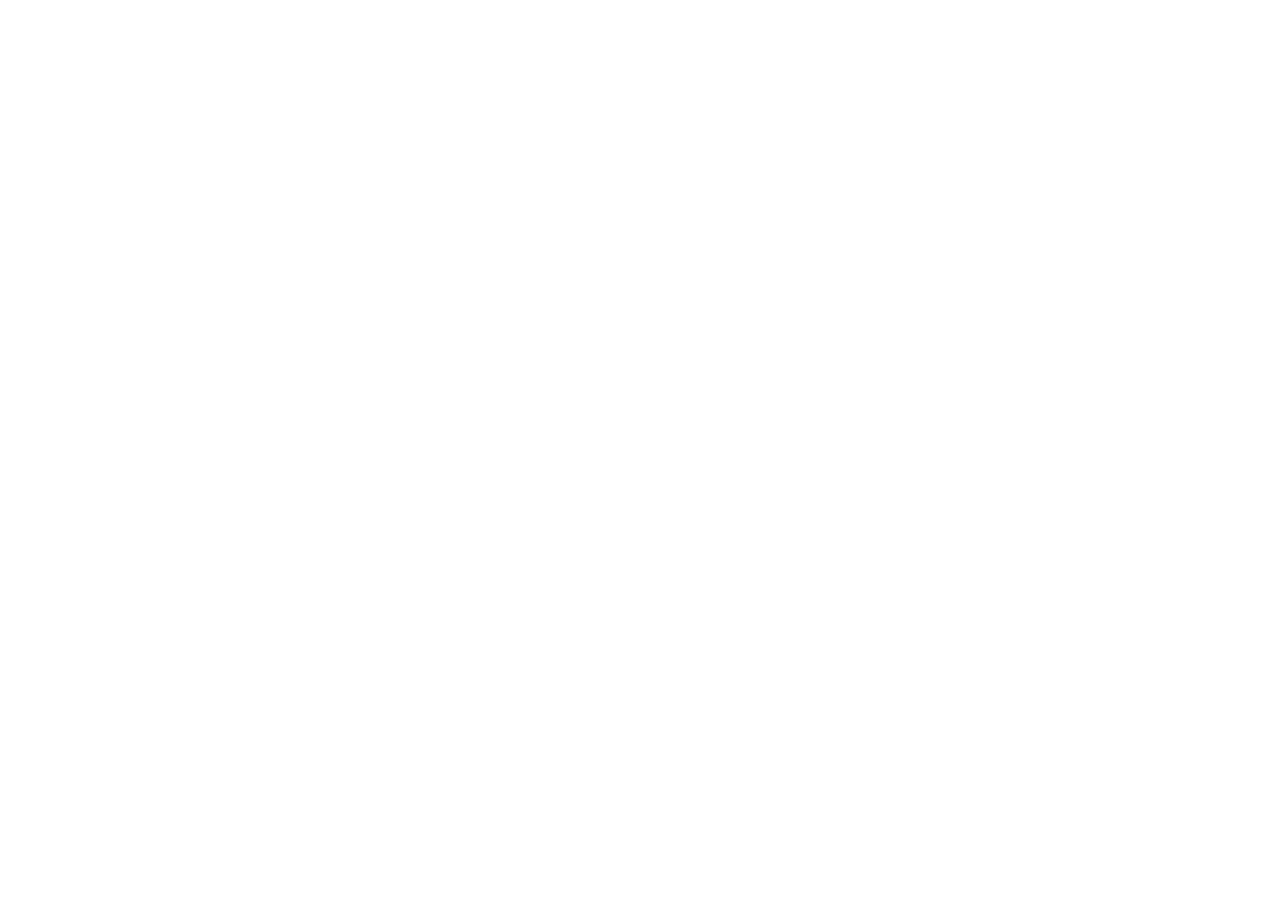
==== index.html @ 741c57bb "Home screen" ====
<!DOCTYPE html>
<html lang="en">

<head>
  <meta charset="UTF-8">
  <meta http-equiv="X-UA-Compatible" content="IE=edge">
  <meta name="viewport" content="width=device-width, initial-scale=1.0">
  <title>PIXI Playground</title>
</head>

<body>
  <script src="pixi.min.js"></script>
  <script>
    let app;
    function initApp() {
      //Create PIXI application and add to body
      app = new PIXI.Application({
        width: window.innerWidth,
        height: window.innerHeight,
        backgroundColor: "#000"
      });

      document.body.appendChild(app.view); //view refers to canvas el
    };

    window.onload = initApp();


    //Load spritesheet frames
    const spriteSheet = new PIXI.BaseTexture.from("./Jellyfish Sprite Sheet.png");
    let upDownSeq = []; let floatSeq = []; let squiqqlySeq = []; let popSeq = [];
    let allSeq = [upDownSeq, floatSeq, squiqqlySeq, popSeq];
    const w = 32; const h = 32;

    for (let i = 0; i < 4; i++) {
      for (let j = 0; j < 4; j++) {
        const frame = new PIXI.Texture(spriteSheet, new PIXI.Rectangle(j * w, i * h, w, h));
        allSeq[i].push(frame);
      }
      //Last animation has more frames
      if (i === 3) popSeq.push(new PIXI.Texture(spriteSheet, new PIXI.Rectangle(4 * w, 3 * h, w, h)));

      //Display spritesheet frames
      let animation = new PIXI.AnimatedSprite(allSeq[i]);
      animation.loop = true;
      animation.anchor.set(0.5); animation.scale.x = 4; animation.scale.y = 4;
      animation.animationSpeed = 0.1; //>1 = faster, <1 = slower. No units
      animation.x = app.view.width / 5 * i + app.view.width * 0.1;
      animation.y = app.view.height / 2;
      app.stage.addChild(animation);
      animation.play();
    }


    //Try loading Nicky Case's Spritesheet
    let loader = PIXI.Loader.shared;
    loader.add("name.json").load(setup)


    function setup() {
      let sheet = loader.resources["name.json"].spritesheet;

      sprite = sheet.textures["frame0"];
      sprite = new PIXI.Sprite(baseChar); //DON'T FORGET THIS!
    }

    setTimeout(() => loader.add("plant.json").load(my_setup), 1000);

    //Load my plants
    function my_setup() {
      let sheet = loader.resources["plant.json"].spritesheet;
      console.log(Object.values(sheet.textures));
      let anim = new PIXI.AnimatedSprite(Object.values(sheet.textures));
      anim.loop = true;
      anim.scale.x = 1 / 1.2; anim.scale.y = 1 / 1.2;
      anim.animationSpeed = 0.25; //>1 = faster, <1 = slower. No units
      anim.x = app.view.width * 0.4; anim.y = app.view.height * 0.6;

      app.stage.addChild(anim);
      anim.play();
    }

  </script>
</body>

</html>
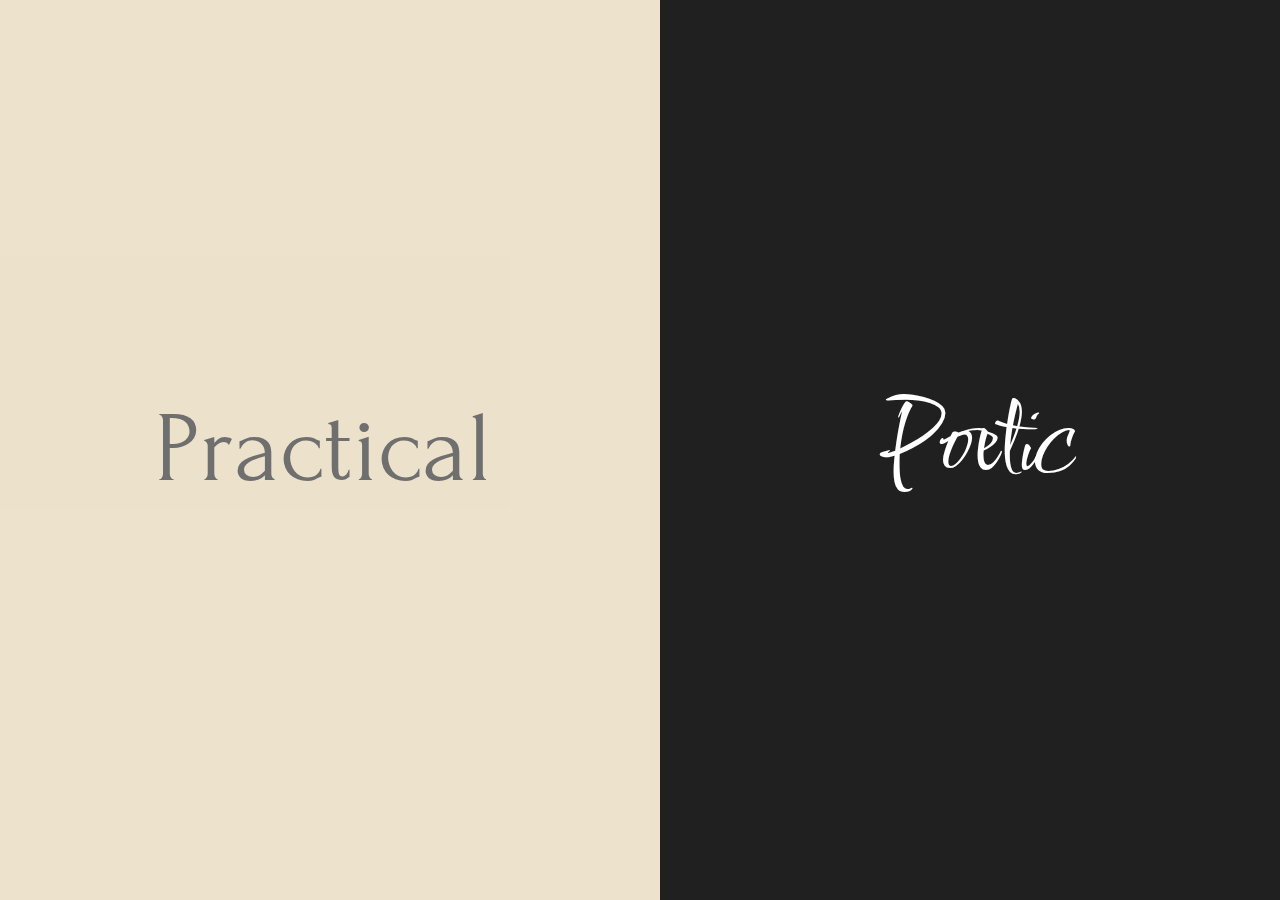
==== commit 0783aad5: "Added practical section" ====
--- a/index.html
+++ b/index.html
@@ -5,82 +5,22 @@
   <meta charset="UTF-8">
   <meta http-equiv="X-UA-Compatible" content="IE=edge">
   <meta name="viewport" content="width=device-width, initial-scale=1.0">
-  <title>PIXI Playground</title>
+  <title>2021 Annual Reflection</title>
+  <link href="./assets/bootstrap.min.css" rel="stylesheet">
+  <link href="./baseframe.css" rel="stylesheet">
 </head>
 
 <body>
-  <script src="pixi.min.js"></script>
-  <script>
-    let app;
-    function initApp() {
-      //Create PIXI application and add to body
-      app = new PIXI.Application({
-        width: window.innerWidth,
-        height: window.innerHeight,
-        backgroundColor: "#000"
-      });
+  <div class="row">
+    <div class="col-md-12 col-lg-6 text-center" id="left"></div>
+    <div class="col-md-12 col-lg-6" id="right"></div>
+  </div>
 
-      document.body.appendChild(app.view); //view refers to canvas el
-    };
-
-    window.onload = initApp();
-
-
-    //Load spritesheet frames
-    const spriteSheet = new PIXI.BaseTexture.from("./Jellyfish Sprite Sheet.png");
-    let upDownSeq = []; let floatSeq = []; let squiqqlySeq = []; let popSeq = [];
-    let allSeq = [upDownSeq, floatSeq, squiqqlySeq, popSeq];
-    const w = 32; const h = 32;
-
-    for (let i = 0; i < 4; i++) {
-      for (let j = 0; j < 4; j++) {
-        const frame = new PIXI.Texture(spriteSheet, new PIXI.Rectangle(j * w, i * h, w, h));
-        allSeq[i].push(frame);
-      }
-      //Last animation has more frames
-      if (i === 3) popSeq.push(new PIXI.Texture(spriteSheet, new PIXI.Rectangle(4 * w, 3 * h, w, h)));
-
-      //Display spritesheet frames
-      let animation = new PIXI.AnimatedSprite(allSeq[i]);
-      animation.loop = true;
-      animation.anchor.set(0.5); animation.scale.x = 4; animation.scale.y = 4;
-      animation.animationSpeed = 0.1; //>1 = faster, <1 = slower. No units
-      animation.x = app.view.width / 5 * i + app.view.width * 0.1;
-      animation.y = app.view.height / 2;
-      app.stage.addChild(animation);
-      animation.play();
-    }
-
-
-    //Try loading Nicky Case's Spritesheet
-    let loader = PIXI.Loader.shared;
-    loader.add("name.json").load(setup)
-
-
-    function setup() {
-      let sheet = loader.resources["name.json"].spritesheet;
-
-      sprite = sheet.textures["frame0"];
-      sprite = new PIXI.Sprite(baseChar); //DON'T FORGET THIS!
-    }
-
-    setTimeout(() => loader.add("plant.json").load(my_setup), 1000);
-
-    //Load my plants
-    function my_setup() {
-      let sheet = loader.resources["plant.json"].spritesheet;
-      console.log(Object.values(sheet.textures));
-      let anim = new PIXI.AnimatedSprite(Object.values(sheet.textures));
-      anim.loop = true;
-      anim.scale.x = 1 / 1.2; anim.scale.y = 1 / 1.2;
-      anim.animationSpeed = 0.25; //>1 = faster, <1 = slower. No units
-      anim.x = app.view.width * 0.4; anim.y = app.view.height * 0.6;
-
-      app.stage.addChild(anim);
-      anim.play();
-    }
-
-  </script>
+  <script src="./assets/pixi.min.js"></script>
+  <script src="./assets/tweenjs.min.js"></script>
+  <script src="./intervals.js"></script>
+  <script src="./scenes.js"></script>
+  <script src="./baseframe.js"></script>
 </body>
 
 </html>--- a/baseframe.css
+++ b/baseframe.css
@@ -0,0 +1,88 @@
+@import url('https://fonts.googleapis.com/css?family=Comforter');
+@import url('https://fonts.googleapis.com/css?family=Shadows+Into+Light');
+@import url('https://fonts.googleapis.com/css?family=Forum');
+
+/* =============== SIZING ================== */
+
+body {
+  margin-left: 0;
+  margin-right: 0;
+  height: 100vh;
+  width: 100vw;
+  overflow: hidden;
+}
+
+div.row {
+  display: flex;
+  flex-direction: row;
+  height: 100%;
+  align-items: stretch;
+}
+
+div.row > div {
+  text-align: center;
+  display: flex;
+  flex-direction: column;
+  flex: 1;
+}
+
+div.row > div#left {
+  padding-left: 20px;
+  padding-top: 20px;
+  padding-bottom: 20px;
+  padding-right: 20px;
+  overflow-y: auto;
+}
+
+*.vcentre {
+  margin: auto;
+}
+
+/* =============== COLOURS ================== */
+div.row > div.dark {
+  background-color: #202020;
+  color: #FFF;
+}
+
+div.row > div.practical {
+  background-color: #e5d6b6;
+}
+
+div.row > div.button:hover {
+  opacity: 0.7;
+  cursor: pointer;
+}
+
+div#left > button.poetic {
+  background-color: rgba(0,0,0,0);
+  max-width: fit-content;
+  margin-left: auto;
+  margin-right: auto;
+  margin-top: 1em;  
+  padding: 0.2em 0.8em;
+  border: dashed 2px white;
+  border-radius: 5px;
+}
+
+div#left > button.poetic:hover {
+  border: solid 2px white;
+}
+
+/* ===================== FONTS ===================== */
+
+div.poetic h1, div.poetic h2, div.poetic h3 {
+  font-family: 'Comforter';
+}
+
+div.poetic p, div.poetic button {
+  font-family: 'Shadows Into Light';
+}
+
+div.practical h1, div.practical h2, div.practical h3, div.practical p {
+  font-family: 'Forum';
+}
+
+h1 { font-size: 10rem; }
+h2 { font-size: 5.5rem; }
+p, button { font-size: 2.8rem; }
+p.break { margin-bottom: 0.7em; }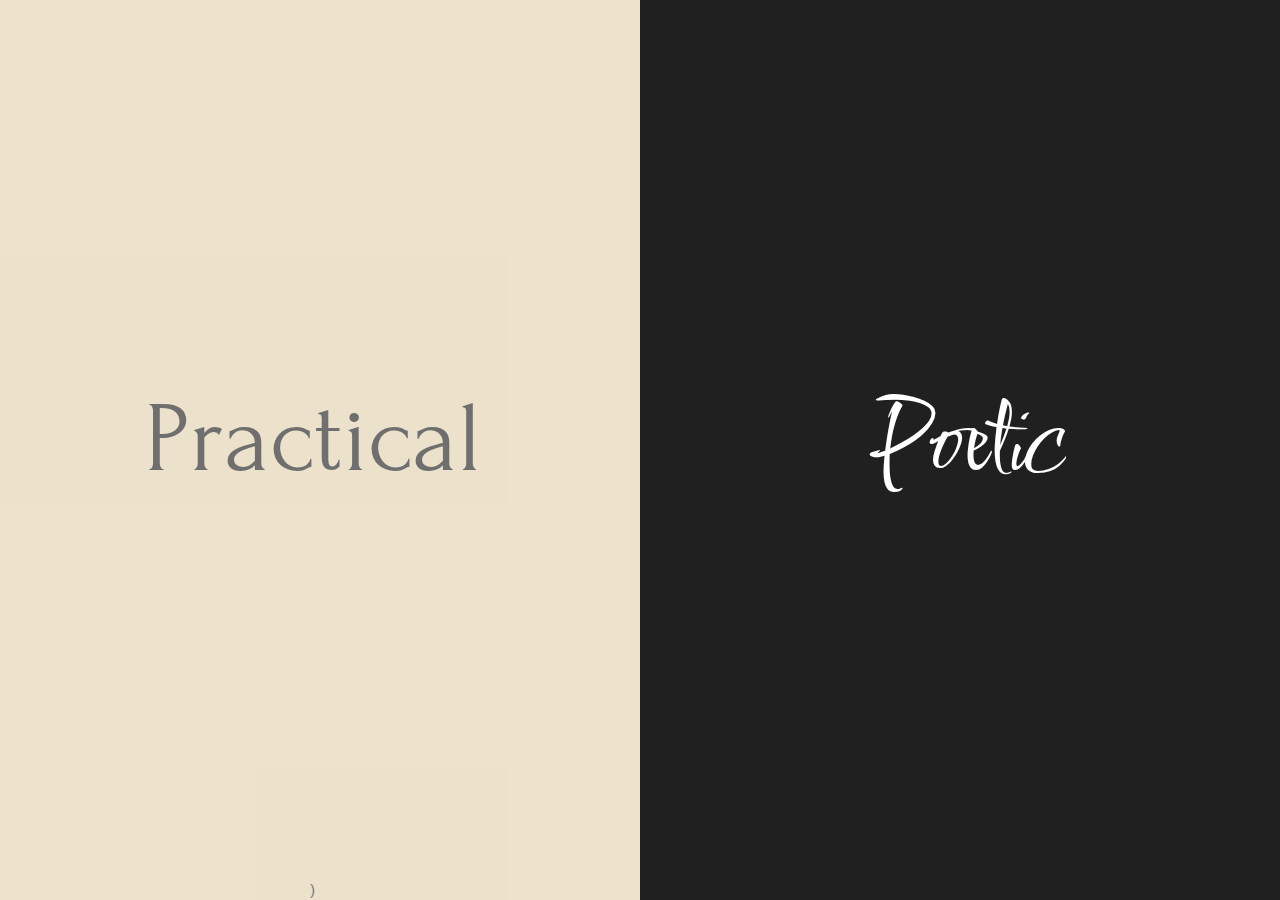
==== commit b1b19f5c: "Refactored to multipage app" ====
--- a/index.html
+++ b/index.html
@@ -12,15 +12,19 @@
 
 <body>
   <div class="row">
-    <div class="col-md-12 col-lg-6 text-center" id="left"></div>
-    <div class="col-md-12 col-lg-6" id="right"></div>
+    <div class="col-md-12 col-lg-6 text-center practical button light" id="practical" onclick="launch(this)">
+      <h1 class="vcentre">Practical</h1>)
+    </div>
+    <div class="col-md-12 col-lg-6 poetic button dark" id="poetic" onclick="launch(this)">
+      <h1 class="vcentre">Poetic</h1>
+    </div>
   </div>
-
-  <script src="./assets/pixi.min.js"></script>
-  <script src="./assets/tweenjs.min.js"></script>
-  <script src="./intervals.js"></script>
-  <script src="./scenes.js"></script>
-  <script src="./baseframe.js"></script>
 </body>
 
+<script>
+  function launch(div) {
+    window.location = "./" + div.id + ".html";
+  }
+</script>
+
 </html>--- a/baseframe.css
+++ b/baseframe.css
@@ -36,6 +36,19 @@
 
 *.vcentre {
   margin: auto;
+}
+
+div.menu > a {
+  padding: 4px 12px;
+  border-radius: 15px;
+  background-color: rgba(255,255,255,0.5);
+  margin-right: 6px;
+  transition: 0.3s;
+}
+
+div.menu > a:hover {
+  background-color: rgba(255,255,255);
+  text-decoration: none;
 }
 
 /* =============== COLOURS ================== */
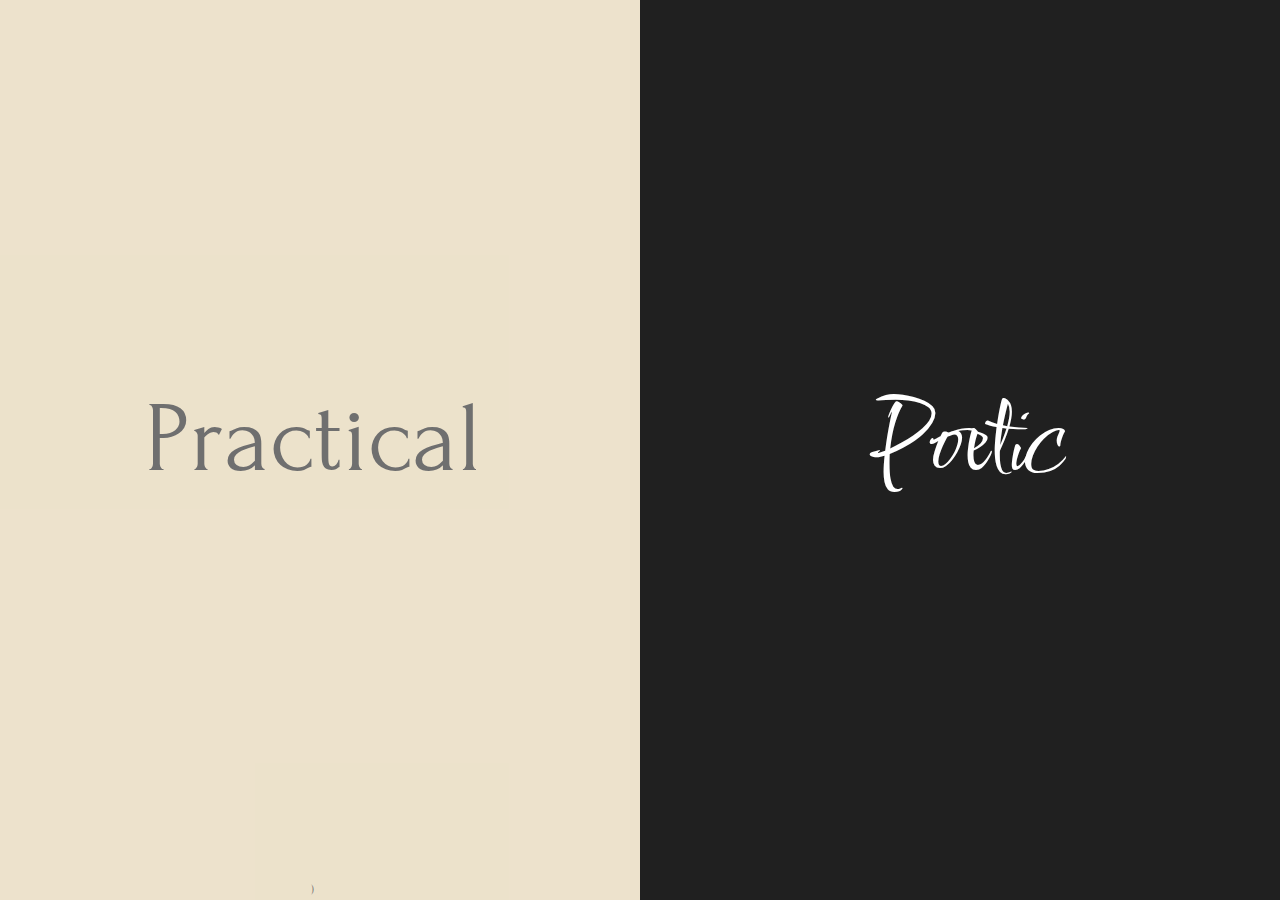
==== commit 624d2405: "Added music controls" ====
--- a/index.html
+++ b/index.html
@@ -7,7 +7,57 @@
   <meta name="viewport" content="width=device-width, initial-scale=1.0">
   <title>2021 Annual Reflection</title>
   <link href="./assets/bootstrap.min.css" rel="stylesheet">
-  <link href="./baseframe.css" rel="stylesheet">
+  <link rel="icon" type="image/gif" href="/assets/fire.gif">
+  <style>
+    @import url('https://fonts.googleapis.com/css?family=Comforter');
+    @import url('https://fonts.googleapis.com/css?family=Forum');
+
+    body {
+      margin-left: 0;
+      margin-right: 0;
+      height: 100vh;
+      width: 100vw;
+      overflow: hidden;
+    }
+
+    div.row {
+      display: flex;
+      flex-direction: row;
+      height: 100%;
+      align-items: stretch;
+    }
+
+    div.row>div {
+      text-align: center;
+      display: flex;
+      flex-direction: column;
+      flex: 1;
+    }
+
+    *.vcentre {
+      margin: auto;
+    }
+
+    div.row>div.dark {
+      background-color: #202020;
+      color: #FFF;
+      font-family: 'Comforter';
+    }
+
+    div.row>div.practical {
+      background-color: #e5d6b6;
+      font-family: 'Forum';
+    }
+
+    div.row>div.button:hover {
+      opacity: 0.7;
+      cursor: pointer;
+    }
+
+    h1 {
+      font-size: 10rem;
+    }
+  </style>
 </head>
 
 <body>
